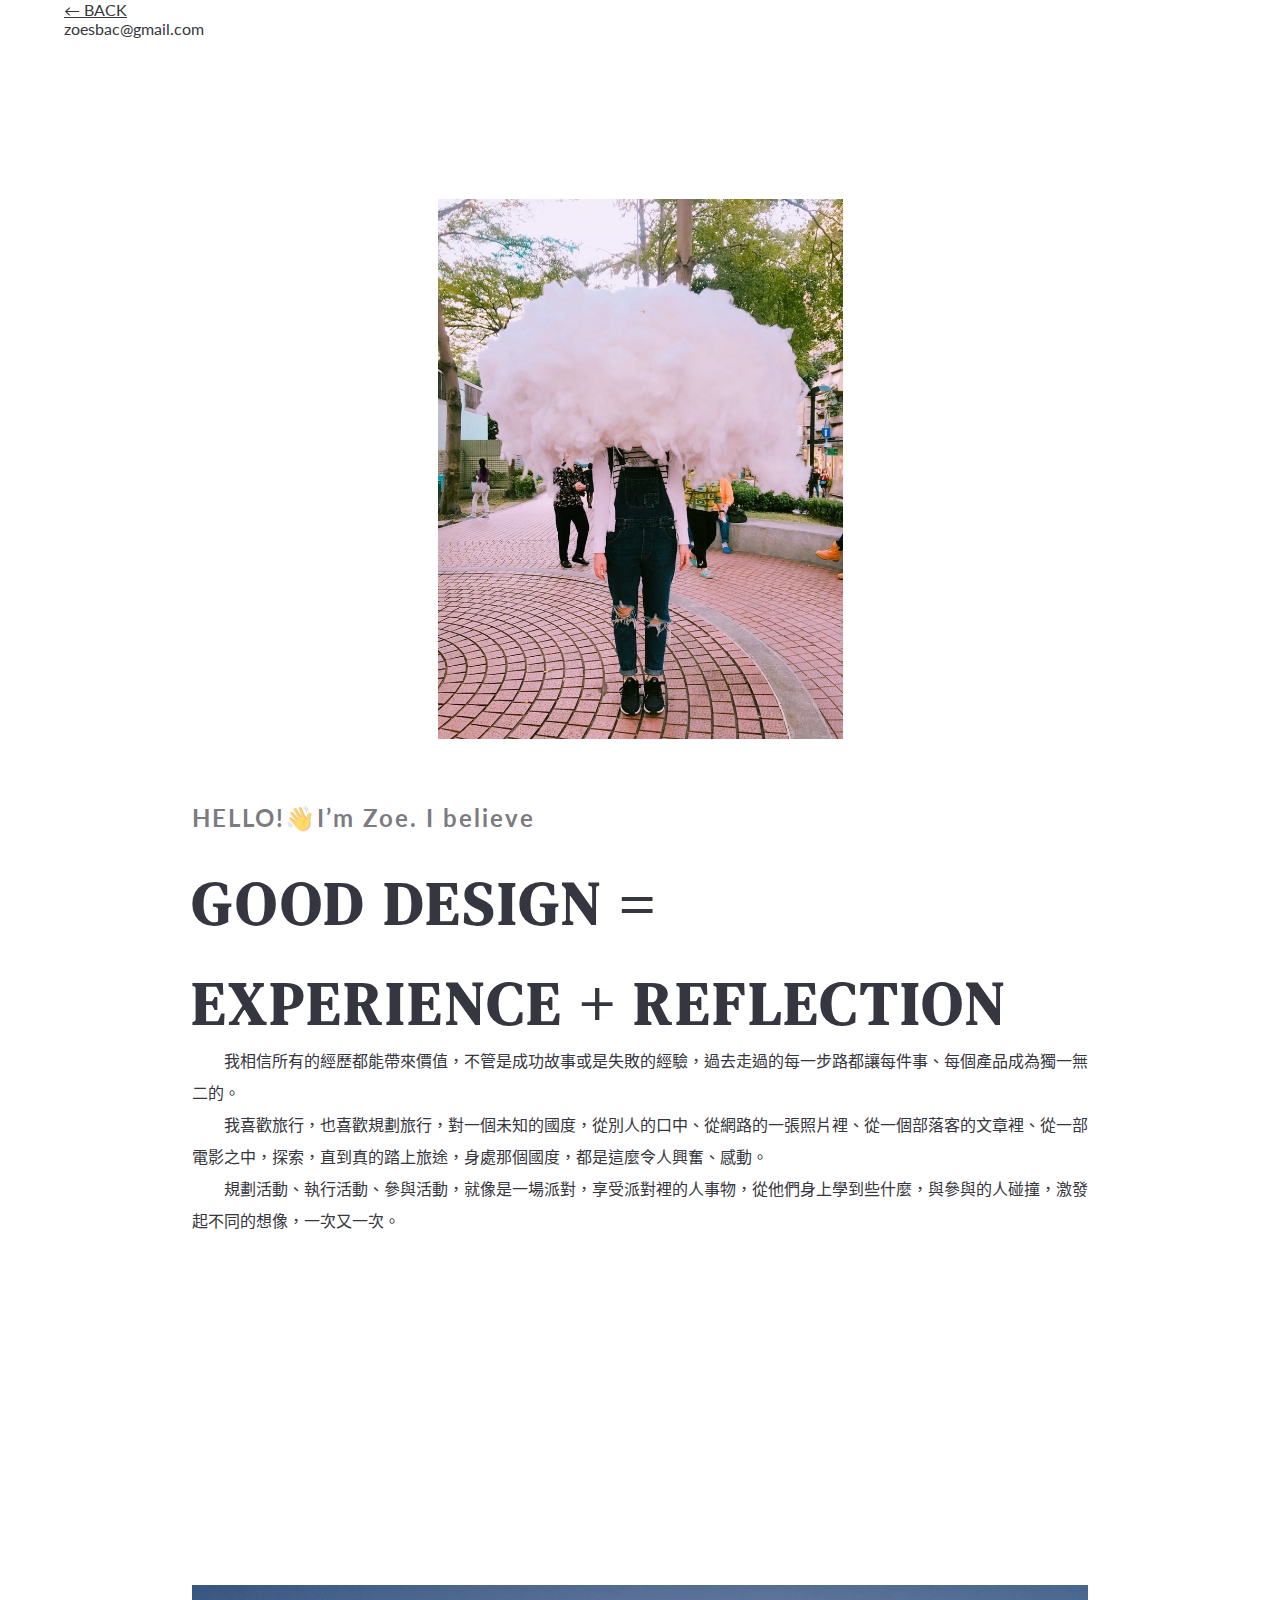
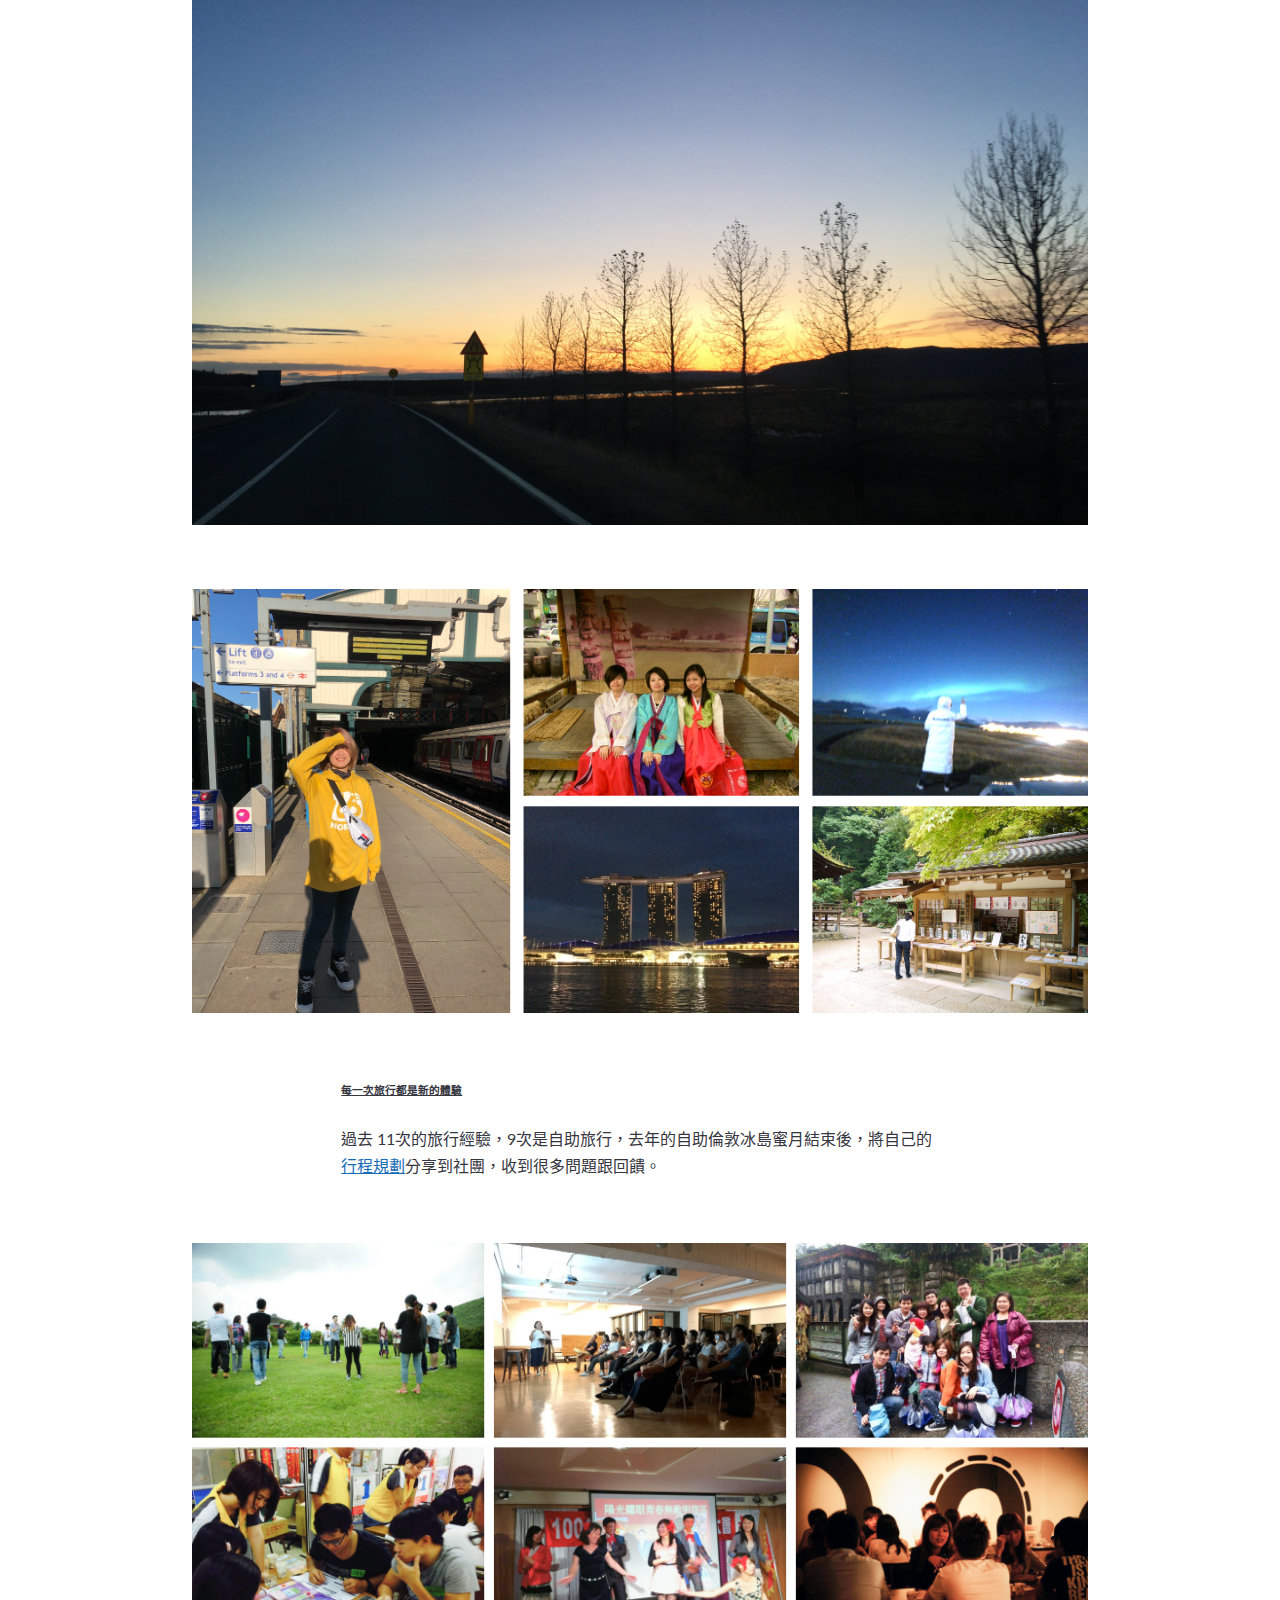
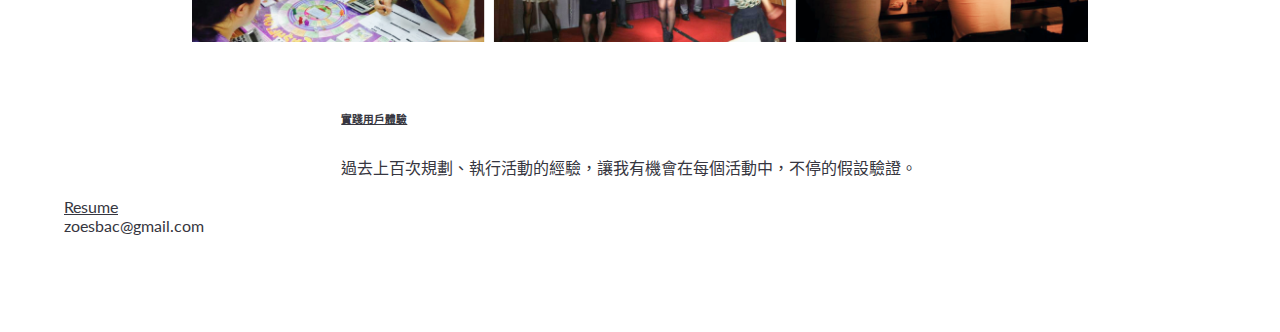
==== about.html @ 66ee7122 "web done 1119" ====
<!doctype html>
<html lang="zh-TW">
  <head>
    <!-- Required meta tags -->
    <meta charset="utf-8">
    <meta name="viewport" content="width=device-width, initial-scale=1, shrink-to-fit=no">
    <title>Pei-Yu Huang / Zoe</title>
    <!-- <link rel="icon" href="https://img.icons8.com/fluent/48/000000/sprout.png"> -->

    <!-- Bootstrap CSS -->
    <link rel="stylesheet" href="https://cdn.jsdelivr.net/npm/bootstrap@4.5.3/dist/css/bootstrap.min.css" integrity="sha384-TX8t27EcRE3e/ihU7zmQxVncDAy5uIKz4rEkgIXeMed4M0jlfIDPvg6uqKI2xXr2" crossorigin="anonymous">
    <link rel="stylesheet" href="css/style.css" type="text/css">
    <link href="https://fonts.googleapis.com/css2?family=DM+Serif+Text&family=Lato:ital@1&display=swap" rel="stylesheet">
  </head>
  <body class="wrapper">
    <nav>
        <ul class="d-flex menu-center">
            <li class="mr-auto"><a href="index.html">←  BACK</a></li>
            <li class="ml-4">zoesbac@gmail.com</li>
        </ul>
    </nav>
    <article class="about-intro case-content">
      <div class="case-photo photo-mtb">
        <img style="object-fit: contain;" src="img/about/cloud.jpeg" alt="">
      </div>
      <div>
        <h3 class="sub mb-2">HELLO!👋I’m Zoe. I believe</h3>
        <h1 class="title">GOOD DESIGN = </h1>
        <h1 class="title">EXPERIENCE + REFLECTION</h1>
      </div>
      <div class="d-flex pb-5">
        <div class="case-photo photo-center mt-5 pr-3">
          <p class="paragraph text">我相信所有的經歷都能帶來價值，不管是成功故事或是失敗的經驗，過去走過的每一步路都讓每件事、每個產品成為獨一無二的。</p>
          <p class="paragraph text mt-3">我喜歡旅行，也喜歡規劃旅行，對一個未知的國度，從別人的口中、從網路的一張照片裡、從一個部落客的文章裡、從一部電影之中，探索，直到真的踏上旅途，身處那個國度，都是這麼令人興奮、感動。</p>
          <p class="paragraph text mt-3">規劃活動、執行活動、參與活動，就像是一場派對，享受派對裡的人事物，從他們身上學到些什麼，與參與的人碰撞，激發起不同的想像，一次又一次。</p>
        </div> 
        <div class="case-photo photo-center mt-5 pl-3 ">
          <img src="img/about/iceland.JPG" alt="">
        </div> 
      </div>
      <div class="photo-center photo-mtb">
        <img src="img/about/travel.png" alt="">
      </div>
      <div class="case-s-content">
          <h6 class="case-sub text-left">每一次旅行都是新的體驗</h6>
          <p class="case-text text-left">過去 11次的旅行經驗，9次是自助旅行，去年的自助倫敦冰島蜜月結束後，將自己的<a style="color: #166bb6;" href="https://www.notion.so/zoeslife/7a89d0c21489417488d7cbcf323a7c30">行程規劃</a>分享到社團，收到很多問題跟回饋。</p>
      </div> 
      <div class="photo-center photo-mtb">
        <img src="img/about/event.png" alt="">
      </div>
      <div class="case-s-content">
          <h6 class="case-sub text-left">實踐用戶體驗</h6>
          <p class="case-text text-left">過去上百次規劃、執行活動的經驗，讓我有機會在每個活動中，不停的假設驗證。</p>
      </div> 
    </article>
    <footer>
      <ul class="d-flex flex-row  menu-center">
          <li><a href="portfilio/Pei-Yu%20Huang_resume.pdf" target="_blank">Resume</a></li>
          <li class="ml-4">zoesbac@gmail.com</li>
      </ul>
    </footer>
    <script src="https://code.jquery.com/jquery-3.5.1.slim.min.js" integrity="sha384-DfXdz2htPH0lsSSs5nCTpuj/zy4C+OGpamoFVy38MVBnE+IbbVYUew+OrCXaRkfj" crossorigin="anonymous"></script>
    <script src="https://cdn.jsdelivr.net/npm/bootstrap@4.5.3/dist/js/bootstrap.bundle.min.js" integrity="sha384-ho+j7jyWK8fNQe+A12Hb8AhRq26LrZ/JpcUGGOn+Y7RsweNrtN/tE3MoK7ZeZDyx" crossorigin="anonymous"></script>
  </body>
</html>
---- css/style.css ----
a,p,h1,h2,h3,h4,h5,h6,ol,ul,li{
    font-family: 'Lato', 'Noto Serif TC',sans-serif ;
    color: #363640;
}
a:hover{
    color: #166bb6;
    text-decoration: none;
}
ol, ul{
  list-style: none;
  padding-inline-start: 0;
}

/* projects */
.wrapper{
  max-width: 90vw;
  margin: 0 auto;
}
.menu-center{
  height: 15vh;
  margin: auto;
  align-items: center;
}
.project{
  height: 70vh;
  margin: auto;
  padding-top: 15vh;
  align-items: center;
}
.project-name{
  font-family: 'Lato', 'Noto Serif TC',sans-serif ;
  font-size: 38px;
  font-weight: bold;
  color: #363640;
  letter-spacing: 2px;
}
.project-intro{
  line-height: 1.7em;
  text-align: justify; 
  letter-spacing: 2px;
}
.casestudy{
  font-family: 'Noto Serif TC',sans-serif ;
  font-weight: bold;
}
.photo{
  height: 50vh;
}
.hover-effect a img{
  opacity: 1;
  -webkit-transition: .3s ease-in-out;
  transition: .3s ease-in-out;
}
.hover-effect a:hover img{
  opacity: .7;
}
img{
  width: 100%;
  height: 100%;
  object-fit: cover;
}
.zhfont{
  font-size: 0.9em;
}
.comment{
  color: #999;
  font-size: 14px;
}
.tag{
  color: rgb(134, 134, 134);
  font-family: 'Noto Serif TC',sans-serif ;
}

/* link animation */
a.link-animation{
  text-decoration: none;
  transition: color .4s ease-out;
}
a.link-animation:hover{
  color: #166bb6;
  text-decoration: none;
}
a.link-animation{
  text-decoration: none;
  position: relative;
}
a.link-animation:after{
  border-radius: 1em;
  border-top: .12em solid #166bb6;
  content: "";
  position: absolute;
    right: 100%;
    bottom: -.1em;
    left: 0;
    transition: right .2s ease-in-out, border-color .2s ease-out;;
}
a.link-animation:hover:after{
  right: 0;
}

/* about */
.about-intro{
  margin-top: 12vh;
}
.title{
  font-family: 'DM Serif Text', serif;
  font-size: 60px;
  font-weight: bold;
  line-height: 1em;
  margin-bottom: 0.91vw;
  letter-spacing: 4px;
}
.sub{
  font-family: 'Lato', sans-serif;
  font-size: 24px;
  color: rgba(54, 54, 64, 0.67);
  letter-spacing: 2px;
}
.paragraph{
  margin: 0; 
  text-indent: 2em;
}
.text{
  line-height: 2em;
}

/* case study */
.photo-center{
  margin: auto;
}
.first{
  height: 85vh;
}
.case-name{
  font-family: 'Lato', 'Noto Serif TC',sans-serif ;
  font-size: 38px;
  font-weight: bold;
  color: #363640;
  letter-spacing: 2px;
}
.case-photo{
  height: 60vh;
  width: 70vw;
}
.case-content{
  max-width: 70vw;
  margin: 0 auto;
}
.case-text{
  line-height: 1.7em;
}
.case-sub{
  line-height: 1.7em;
  text-decoration:underline;
}
.case-s-content{
  max-width: 66.67%;
  margin: auto;
}
.photo-member{
  width: 40%;
  margin-left: 5%;
  margin-right: 10%;
}
.photo-projecttime{
  width: 40%;
  /* padding: auto; */
}
.photo-mtb{
  margin-top: 4em;
  margin-bottom: 4em;
}
.photo-bg{
  background-color: beige;
}
.feature-mt{
  margin-top: 2em;
  margin-bottom: 1em;
}
.feature-icon{
  height: 60px;
  object-fit: contain;
  margin: auto;
}
.feature-text{
  width: 80%;
  margin: auto;
}
.icon-bg{
  background-color: #535C6920;
  height: 160px;
  border-radius: 10px;
}
.projects-list{
  height: 120px;
  margin: auto;
}
.projects-link{
  color: rgb(151, 151, 151);
}
.active-color{
  color: #0F4C81;
}
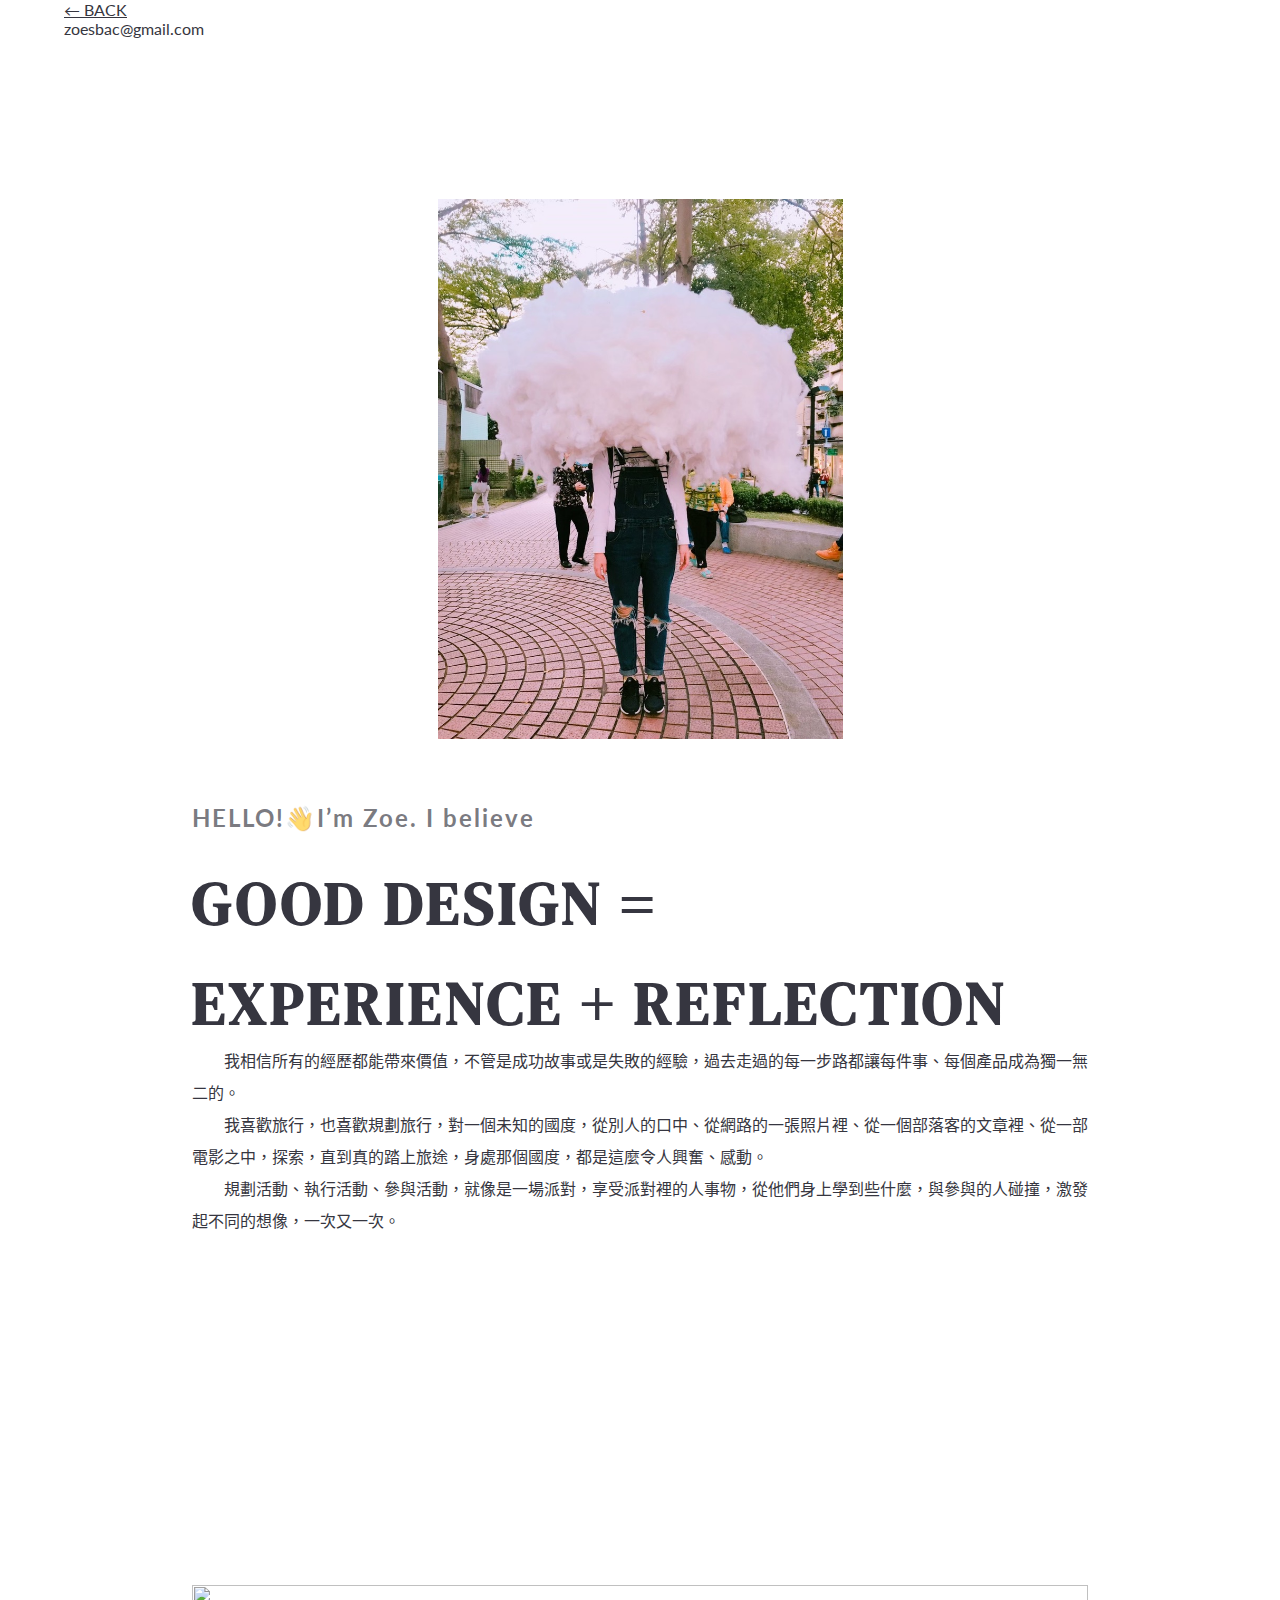
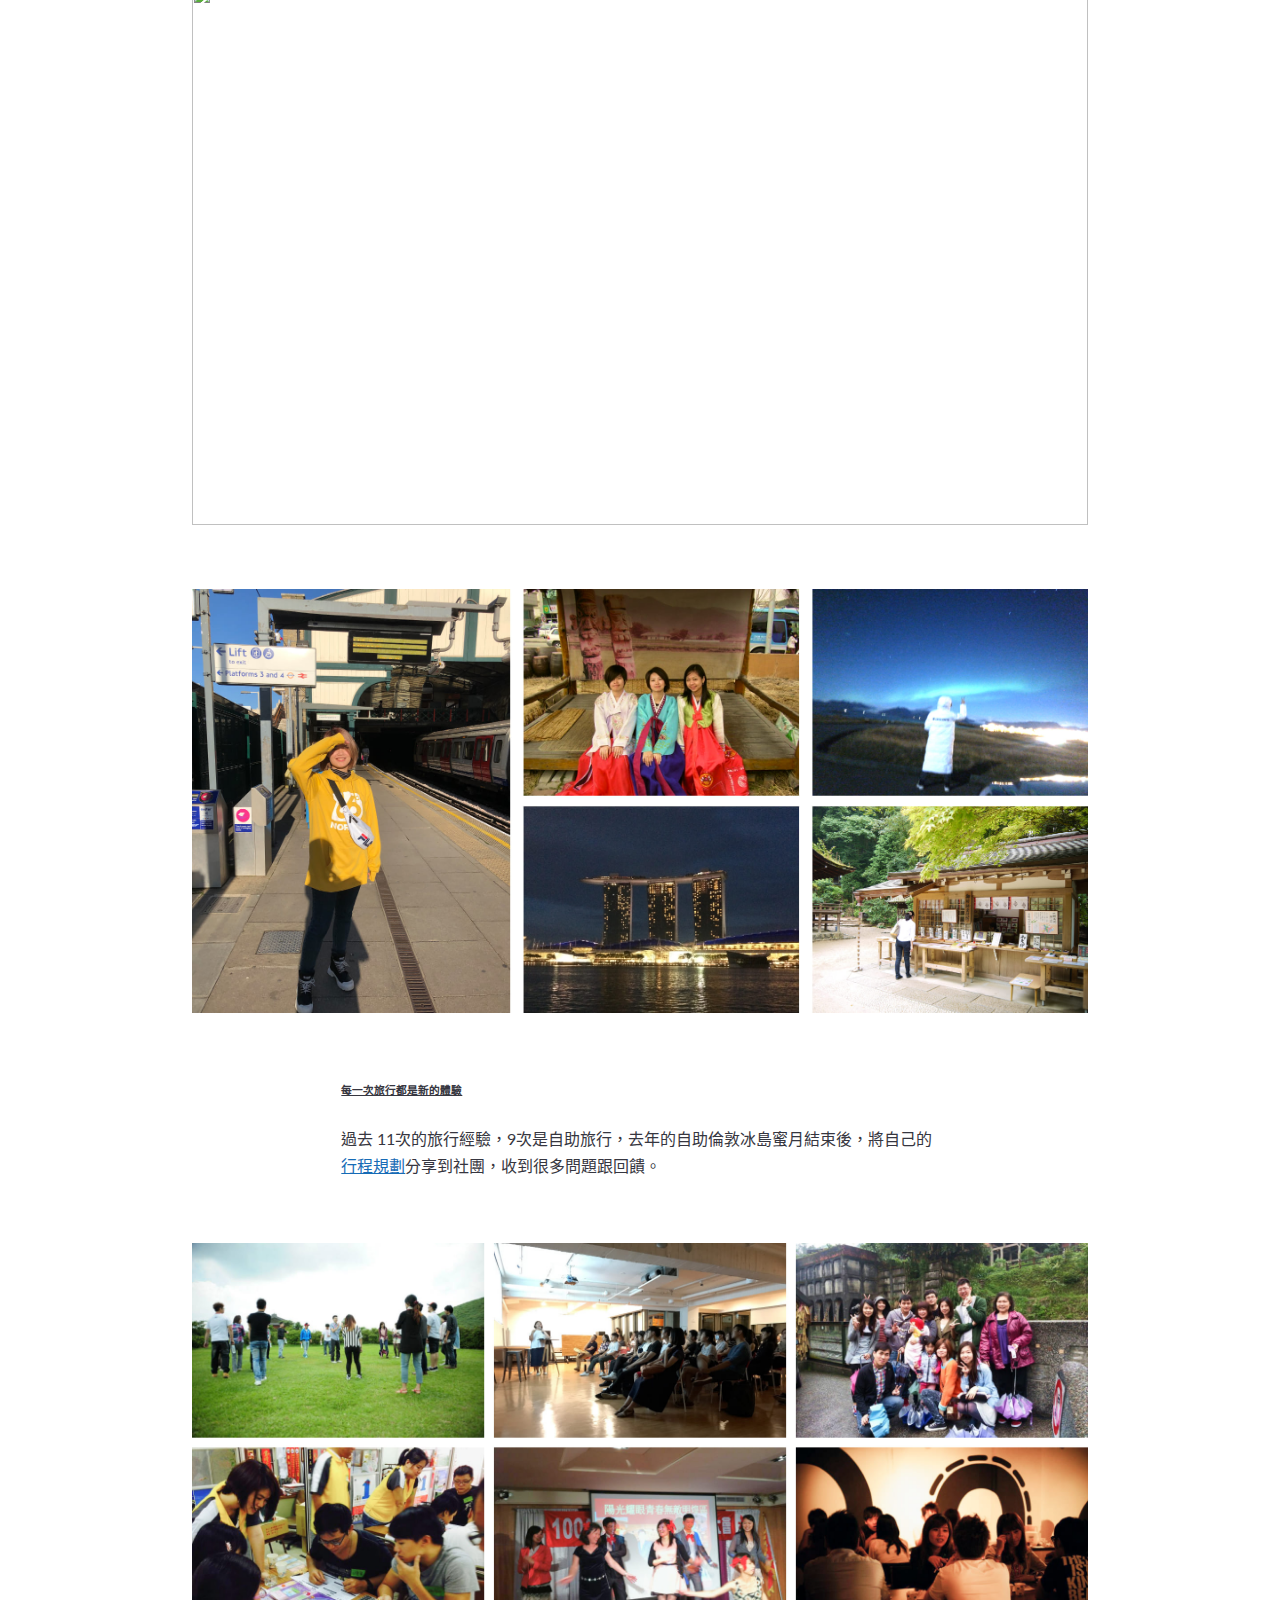
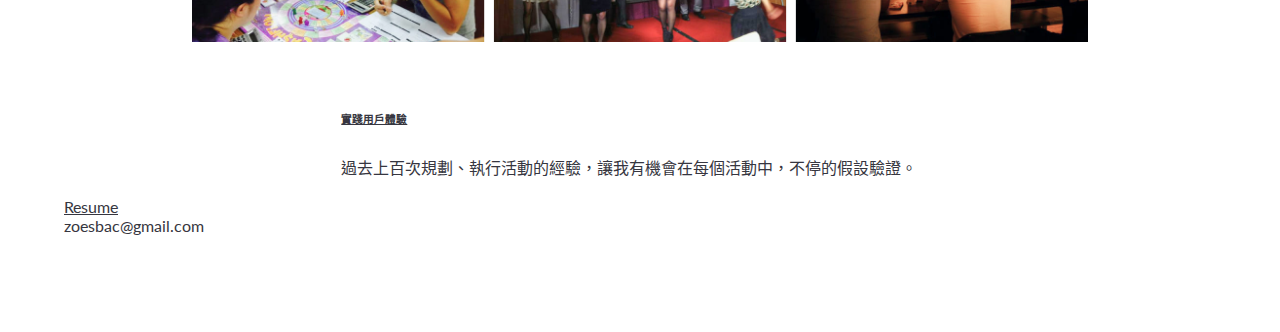
==== commit 63212edb: "change photo" ====
--- a/about.html
+++ b/about.html
@@ -35,18 +35,18 @@
           <p class="paragraph text mt-3">規劃活動、執行活動、參與活動，就像是一場派對，享受派對裡的人事物，從他們身上學到些什麼，與參與的人碰撞，激發起不同的想像，一次又一次。</p>
         </div> 
         <div class="case-photo photo-center mt-5 pl-3 ">
-          <img src="img/about/iceland.JPG" alt="">
+          <img src="img/about/iceland.jpg" alt="">
         </div> 
       </div>
       <div class="photo-center photo-mtb">
-        <img src="img/about/travel.png" alt="">
+        <img src="img/about/travel.jpg" alt="">
       </div>
       <div class="case-s-content">
           <h6 class="case-sub text-left">每一次旅行都是新的體驗</h6>
           <p class="case-text text-left">過去 11次的旅行經驗，9次是自助旅行，去年的自助倫敦冰島蜜月結束後，將自己的<a style="color: #166bb6;" href="https://www.notion.so/zoeslife/7a89d0c21489417488d7cbcf323a7c30">行程規劃</a>分享到社團，收到很多問題跟回饋。</p>
       </div> 
       <div class="photo-center photo-mtb">
-        <img src="img/about/event.png" alt="">
+        <img src="img/about/event.jpg" alt="">
       </div>
       <div class="case-s-content">
           <h6 class="case-sub text-left">實踐用戶體驗</h6>
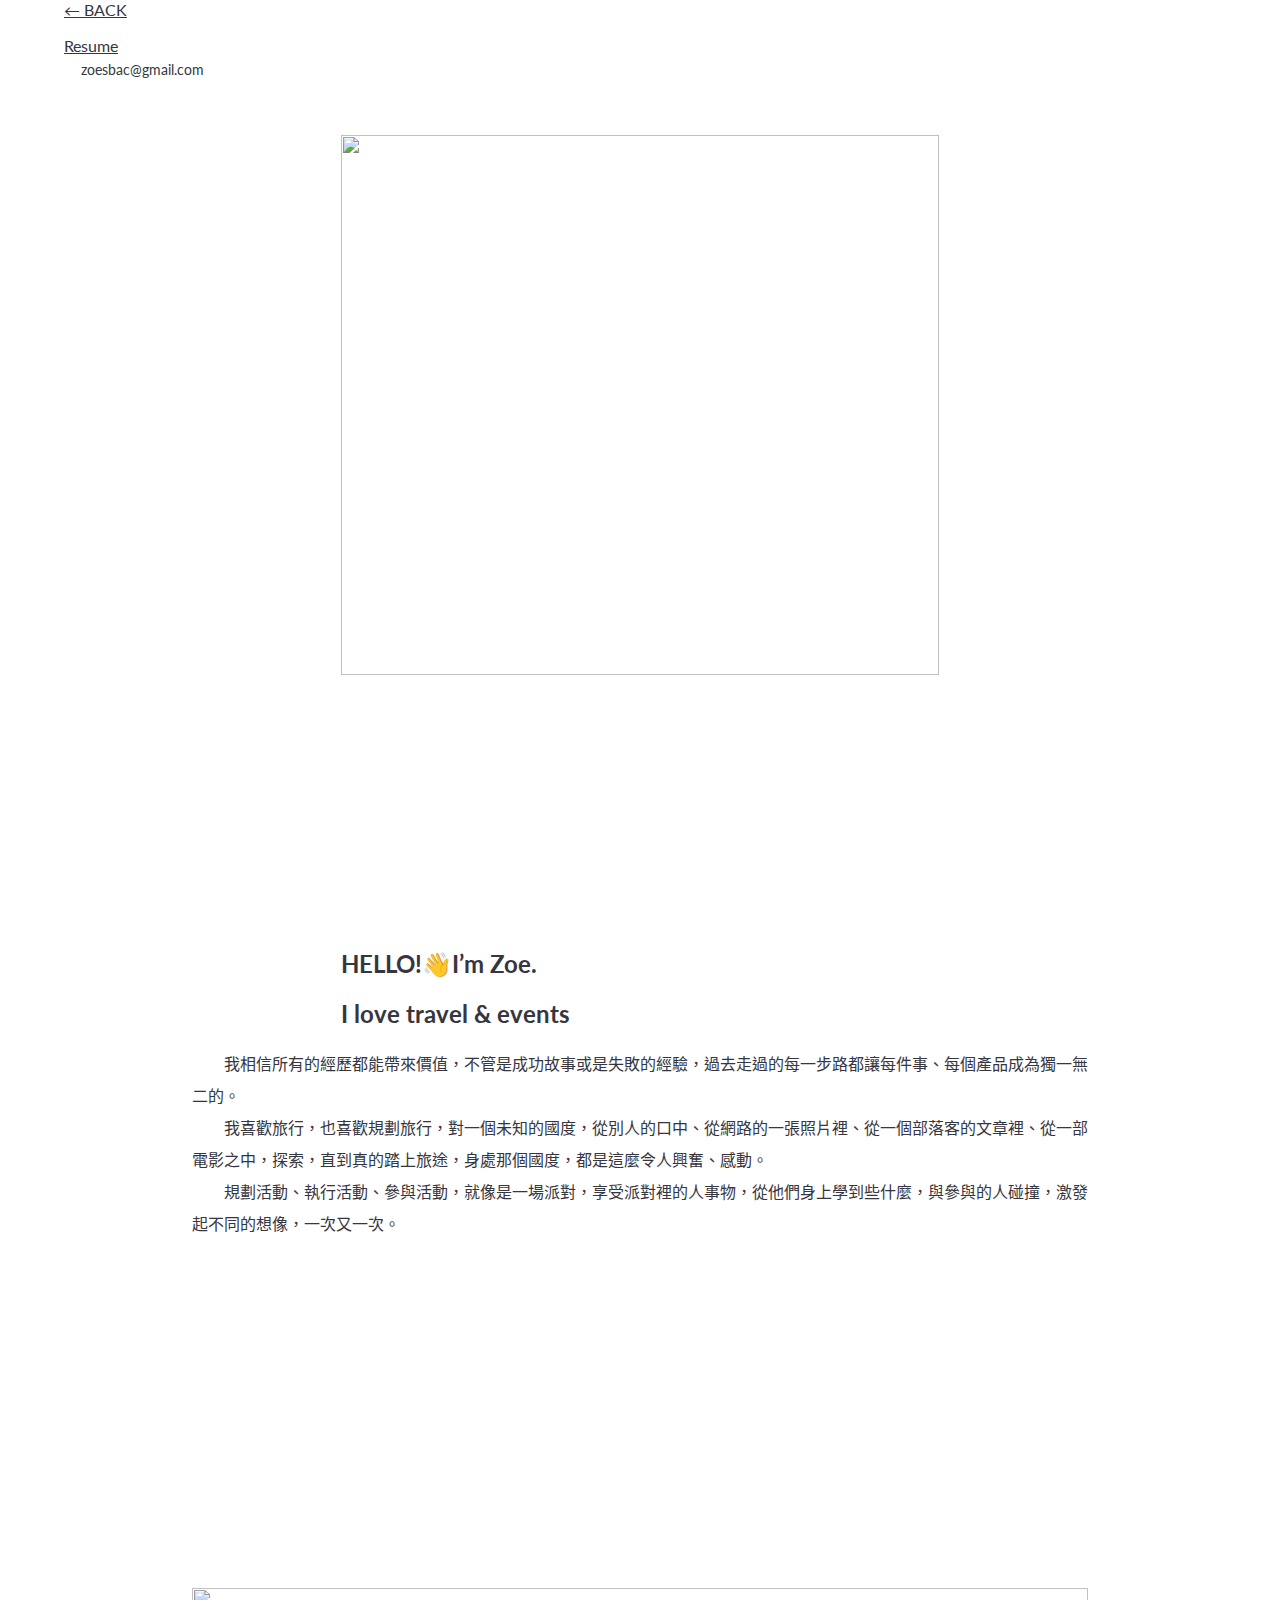
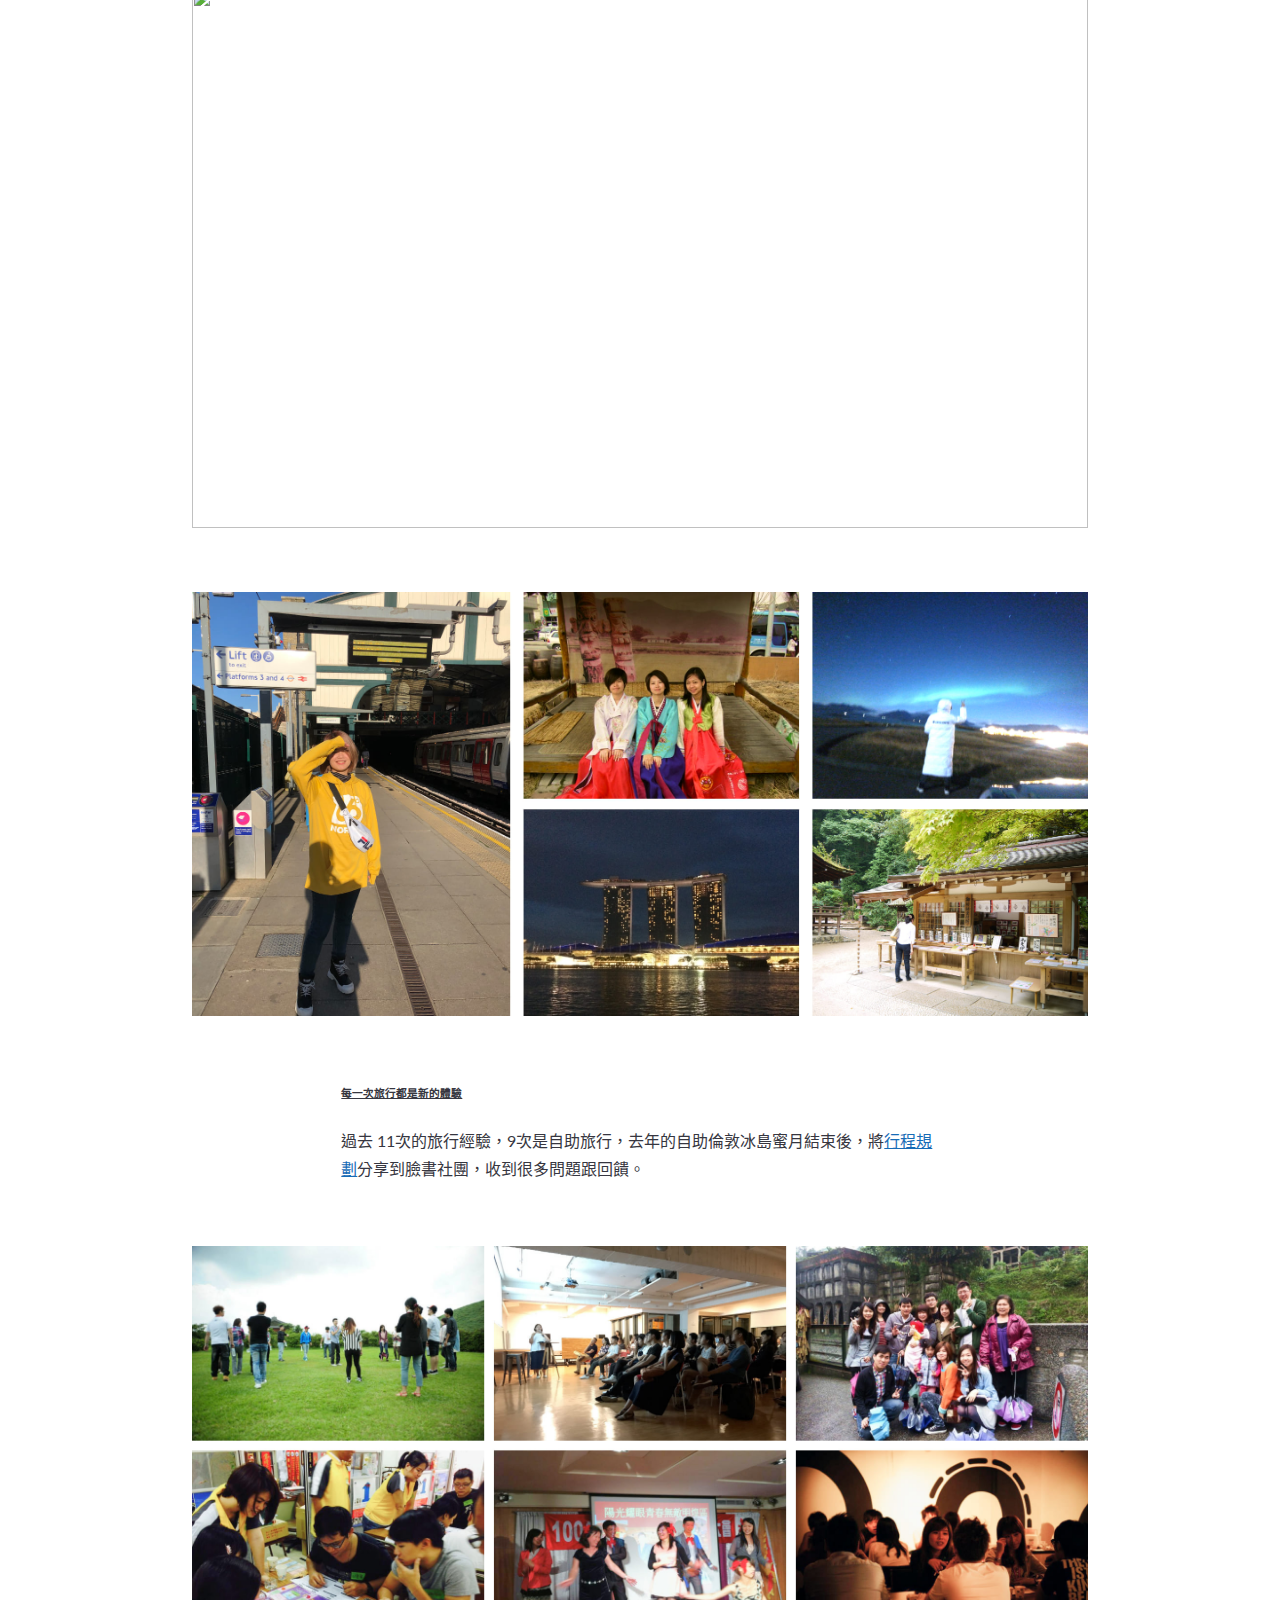
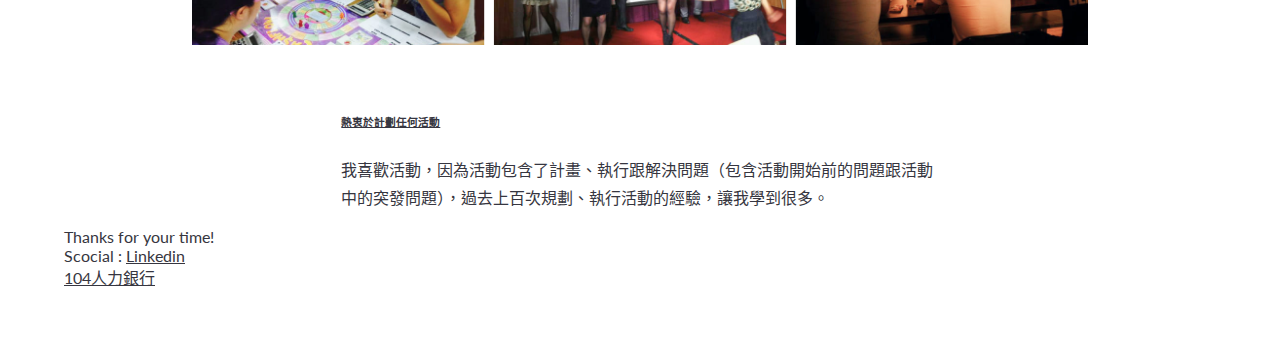
==== commit 1f1d8a5d: "add hidenav & change resume" ====
--- a/about.html
+++ b/about.html
@@ -1,65 +1,119 @@
 <!doctype html>
 <html lang="zh-TW">
   <head>
+    <!-- Global site tag (gtag.js) - Google Analytics -->
+    <script async src="https://www.googletagmanager.com/gtag/js?id=G-LTR6WHDK9W"></script>
+    <script>
+      window.dataLayer = window.dataLayer || [];
+      function gtag(){dataLayer.push(arguments);}
+      gtag('js', new Date());
+
+      gtag('config', 'G-LTR6WHDK9W');
+    </script>
     <!-- Required meta tags -->
     <meta charset="utf-8">
     <meta name="viewport" content="width=device-width, initial-scale=1, shrink-to-fit=no">
-    <title>Pei-Yu Huang / Zoe</title>
-    <!-- <link rel="icon" href="https://img.icons8.com/fluent/48/000000/sprout.png"> -->
+    <title>Zoe - About</title>
+    <link rel="icon" href="https://img.icons8.com/fluent/48/000000/sprout.png">
+    <!-- Google Tag Manager -->
+    <script>(function(w,d,s,l,i){w[l]=w[l]||[];w[l].push({'gtm.start':
+      new Date().getTime(),event:'gtm.js'});var f=d.getElementsByTagName(s)[0],
+      j=d.createElement(s),dl=l!='dataLayer'?'&l='+l:'';j.async=true;j.src=
+      'https://www.googletagmanager.com/gtm.js?id='+i+dl;f.parentNode.insertBefore(j,f);
+      })(window,document,'script','dataLayer','GTM-57MVMDW');</script>
+      <!-- End Google Tag Manager -->
 
     <!-- Bootstrap CSS -->
     <link rel="stylesheet" href="https://cdn.jsdelivr.net/npm/bootstrap@4.5.3/dist/css/bootstrap.min.css" integrity="sha384-TX8t27EcRE3e/ihU7zmQxVncDAy5uIKz4rEkgIXeMed4M0jlfIDPvg6uqKI2xXr2" crossorigin="anonymous">
     <link rel="stylesheet" href="css/style.css" type="text/css">
     <link href="https://fonts.googleapis.com/css2?family=DM+Serif+Text&family=Lato:ital@1&display=swap" rel="stylesheet">
+    <script src="https://cdnjs.cloudflare.com/ajax/libs/clipboard.js/2.0.6/clipboard.min.js"></script>
   </head>
   <body class="wrapper">
-    <nav>
-        <ul class="d-flex menu-center">
-            <li class="mr-auto"><a href="index.html">←  BACK</a></li>
-            <li class="ml-4">zoesbac@gmail.com</li>
-        </ul>
+    <!-- Google Tag Manager (noscript) -->
+    <noscript><iframe src="https://www.googletagmanager.com/ns.html?id=GTM-57MVMDW"
+    height="0" width="0" style="display:none;visibility:hidden"></iframe></noscript>
+    <!-- End Google Tag Manager (noscript) -->
+    <nav class="hidenav d-flex nav-fixed-top menu-center">
+      <a class="navbar-brand mr-auto" href="index.html">←  BACK</a>
+      <ul class="d-flex">
+          <li class="mr-3"><a href="portfilio/Pei-Yu%20Huang_resume.pdf" target="_blank" class="btn btn-outline-dark btn-sm ">Resume</a></li>
+          <li id="copymail" data-clipboard-text="zoesbac@gmail.com" class="btn btn-outline-dark btn-sm button-copy"><span id="copied">zoesbac@gmail.com</span></li>
+      </ul>
     </nav>
-    <article class="about-intro case-content">
-      <div class="case-photo photo-mtb">
-        <img style="object-fit: contain;" src="img/about/cloud.jpeg" alt="">
-      </div>
-      <div>
-        <h3 class="sub mb-2">HELLO!👋I’m Zoe. I believe</h3>
-        <h1 class="title">GOOD DESIGN = </h1>
-        <h1 class="title">EXPERIENCE + REFLECTION</h1>
-      </div>
-      <div class="d-flex pb-5">
-        <div class="case-photo photo-center mt-5 pr-3">
-          <p class="paragraph text">我相信所有的經歷都能帶來價值，不管是成功故事或是失敗的經驗，過去走過的每一步路都讓每件事、每個產品成為獨一無二的。</p>
-          <p class="paragraph text mt-3">我喜歡旅行，也喜歡規劃旅行，對一個未知的國度，從別人的口中、從網路的一張照片裡、從一個部落客的文章裡、從一部電影之中，探索，直到真的踏上旅途，身處那個國度，都是這麼令人興奮、感動。</p>
-          <p class="paragraph text mt-3">規劃活動、執行活動、參與活動，就像是一場派對，享受派對裡的人事物，從他們身上學到些什麼，與參與的人碰撞，激發起不同的想像，一次又一次。</p>
+    <main class="mt-15">
+      <article class="case-content">
+        <!-- <h1 class="pt-5">HELLO!👋I’m Zoe.</h1> -->
+        <div class="d-flex case-s-content pt-5">
+          <img class="col-6 about-photo photo-center" src="img/about/zoe02.png" alt="">
+          <div class="col-6 about-text">
+            <h2>HELLO!👋I’m Zoe.</h2>
+            <h2>I love travel & events</h2>
+          </div>
+        </div>
+        <div class="d-flex pb-5">
+          <div class="case-photo photo-center mt-5 pr-3">
+            <p class="paragraph text">我相信所有的經歷都能帶來價值，不管是成功故事或是失敗的經驗，過去走過的每一步路都讓每件事、每個產品成為獨一無二的。</p>
+            <p class="paragraph text mt-3">我喜歡旅行，也喜歡規劃旅行，對一個未知的國度，從別人的口中、從網路的一張照片裡、從一個部落客的文章裡、從一部電影之中，探索，直到真的踏上旅途，身處那個國度，都是這麼令人興奮、感動。</p>
+            <p class="paragraph text mt-3">規劃活動、執行活動、參與活動，就像是一場派對，享受派對裡的人事物，從他們身上學到些什麼，與參與的人碰撞，激發起不同的想像，一次又一次。</p>
+          </div> 
+          <div class="case-photo photo-center mt-5 pl-3 ">
+            <img src="img/about/goiceland.jpg" alt="">
+          </div> 
+        </div>
+        <div class="photo-center photo-mtb">
+          <img src="img/about/travel.jpg" alt="">
+        </div>
+        <div class="case-s-content">
+            <h6 class="case-sub text-left">每一次旅行都是新的體驗</h6>
+            <p class="case-text text-left">過去 11次的旅行經驗，9次是自助旅行，去年的自助倫敦冰島蜜月結束後，將<a style="color: #166bb6;" href="https://www.notion.so/zoeslife/7a89d0c21489417488d7cbcf323a7c30">行程規劃</a>分享到臉書社團，收到很多問題跟回饋。</p>
         </div> 
-        <div class="case-photo photo-center mt-5 pl-3 ">
-          <img src="img/about/iceland.jpg" alt="">
+        <div class="photo-center photo-mtb">
+          <img src="img/about/event.jpg" alt="">
+        </div>
+        <div class="case-s-content">
+            <h6 class="case-sub text-left">熱衷於計劃任何活動</h6>
+            <p class="case-text text-left">我喜歡活動，因為活動包含了計畫、執行跟解決問題（包含活動開始前的問題跟活動中的突發問題），過去上百次規劃、執行活動的經驗，讓我學到很多。</p>
         </div> 
-      </div>
-      <div class="photo-center photo-mtb">
-        <img src="img/about/travel.jpg" alt="">
-      </div>
-      <div class="case-s-content">
-          <h6 class="case-sub text-left">每一次旅行都是新的體驗</h6>
-          <p class="case-text text-left">過去 11次的旅行經驗，9次是自助旅行，去年的自助倫敦冰島蜜月結束後，將自己的<a style="color: #166bb6;" href="https://www.notion.so/zoeslife/7a89d0c21489417488d7cbcf323a7c30">行程規劃</a>分享到社團，收到很多問題跟回饋。</p>
-      </div> 
-      <div class="photo-center photo-mtb">
-        <img src="img/about/event.jpg" alt="">
-      </div>
-      <div class="case-s-content">
-          <h6 class="case-sub text-left">實踐用戶體驗</h6>
-          <p class="case-text text-left">過去上百次規劃、執行活動的經驗，讓我有機會在每個活動中，不停的假設驗證。</p>
-      </div> 
-    </article>
+      </article>
+    </main>
+
     <footer>
       <ul class="d-flex flex-row  menu-center">
-          <li><a href="portfilio/Pei-Yu%20Huang_resume.pdf" target="_blank">Resume</a></li>
-          <li class="ml-4">zoesbac@gmail.com</li>
+          <li>Thanks for your time!</li>
+          <li class="ml-4">Scocial : <a href="https://www.linkedin.com/in/zoesbac" target="_blank">Linkedin</a></li>
+          <li class="ml-2"><a href="https://pda.104.com.tw/profile/share/i44c5tE31sBu0iCEWYutJcNioRvDP9FM" target="_blank">104人力銀行</a></li>
+          <!-- <li class="ml-2"><a href="https://www.yourator.co" target="_blank">Yourator</a></li> -->
       </ul>
     </footer>
     <script src="https://code.jquery.com/jquery-3.5.1.slim.min.js" integrity="sha384-DfXdz2htPH0lsSSs5nCTpuj/zy4C+OGpamoFVy38MVBnE+IbbVYUew+OrCXaRkfj" crossorigin="anonymous"></script>
     <script src="https://cdn.jsdelivr.net/npm/bootstrap@4.5.3/dist/js/bootstrap.bundle.min.js" integrity="sha384-ho+j7jyWK8fNQe+A12Hb8AhRq26LrZ/JpcUGGOn+Y7RsweNrtN/tE3MoK7ZeZDyx" crossorigin="anonymous"></script>
+    <script>
+      //copy mail
+      new ClipboardJS('#copymail');
+
+      var clipboard = new ClipboardJS('.btn');
+
+      clipboard.on('success', function(e) {
+        var messageSuccess = 'Email address copied';
+        $('#copied').empty().append(messageSuccess);
+      });
+      // hide nav
+      var lastScroll=0;
+      $(window).scroll(function(){
+        var scrollTop=$(this).scrollTop();
+        if(scrollTop<=150){
+          $(".hidenav").removeClass("active")
+        }else{
+          if(scrollTop> lastScroll){
+            $(".hidenav").addClass("active");
+          }else{
+            $(".hidenav").removeClass("active")
+          }
+        }
+        lastScroll=scrollTop;
+      });
+
+    </script>
   </body>
 </html>--- a/css/style.css
+++ b/css/style.css
@@ -9,6 +9,51 @@
 ol, ul{
   list-style: none;
   padding-inline-start: 0;
+}
+
+/* nav */
+.hidenav{
+  transition: all .5s;
+}
+.hidenav.active{
+  transform: translateY(-16vh);
+}
+.nav-fixed-top{
+  position: fixed;
+    top: 0;
+    right: 0;
+    left: 0;
+    z-index: 1030;
+  padding: 0 5vw;
+  background-color: #fff;
+}
+.cover-text{
+  padding-right: 5vw;
+}
+/* copy email */
+.button-copy {
+  width: 140px; /* set a width so it doesnt change upon hover */
+  text-decoration: none;
+
+  padding: .25rem .5rem;
+  font-size: .875rem;
+  line-height: 1.5;
+  border-radius: .2rem;
+  -webkit-border-radius: .2rem;
+  -moz-border-radius: .2rem;
+  display: inline-block;
+  font-weight: 400;
+  text-align: center;
+  vertical-align: middle;
+  color: #343a40;
+  border-color: #343a40;
+  transition: all .5s ease-out;
+}
+.button-copy:hover span {
+  display:none;
+}
+.button-copy:hover:before {
+  content:"點擊後拷貝email";
 }
 
 /* projects */
@@ -20,6 +65,9 @@
   height: 15vh;
   margin: auto;
   align-items: center;
+}
+.mt-15{
+  margin-top: 15vh;
 }
 .project{
   height: 70vh;
@@ -99,9 +147,6 @@
 }
 
 /* about */
-.about-intro{
-  margin-top: 12vh;
-}
 .title{
   font-family: 'DM Serif Text', serif;
   font-size: 60px;
@@ -115,6 +160,7 @@
   font-size: 24px;
   color: rgba(54, 54, 64, 0.67);
   letter-spacing: 2px;
+  font-weight: 700;
 }
 .paragraph{
   margin: 0; 
@@ -123,8 +169,29 @@
 .text{
   line-height: 2em;
 }
+.about-photo{
+  height: 60vh;
+  object-fit: contain;
+  /* width: 70vw; */
+}
+.about-text{
+  margin-top: 30vh;
+}
+
 
 /* case study */
+.cover-photo{
+  position: absolute;
+    right: 0;
+    left: 0;
+  height: 60vh;
+  /* width: 100vw; */
+}
+em{
+  font-style: normal;
+  font-weight: 700;
+  text-decoration: underline;
+}
 .photo-center{
   margin: auto;
 }
@@ -152,6 +219,7 @@
 .case-sub{
   line-height: 1.7em;
   text-decoration:underline;
+  font-weight: 700;
 }
 .case-s-content{
   max-width: 66.67%;
